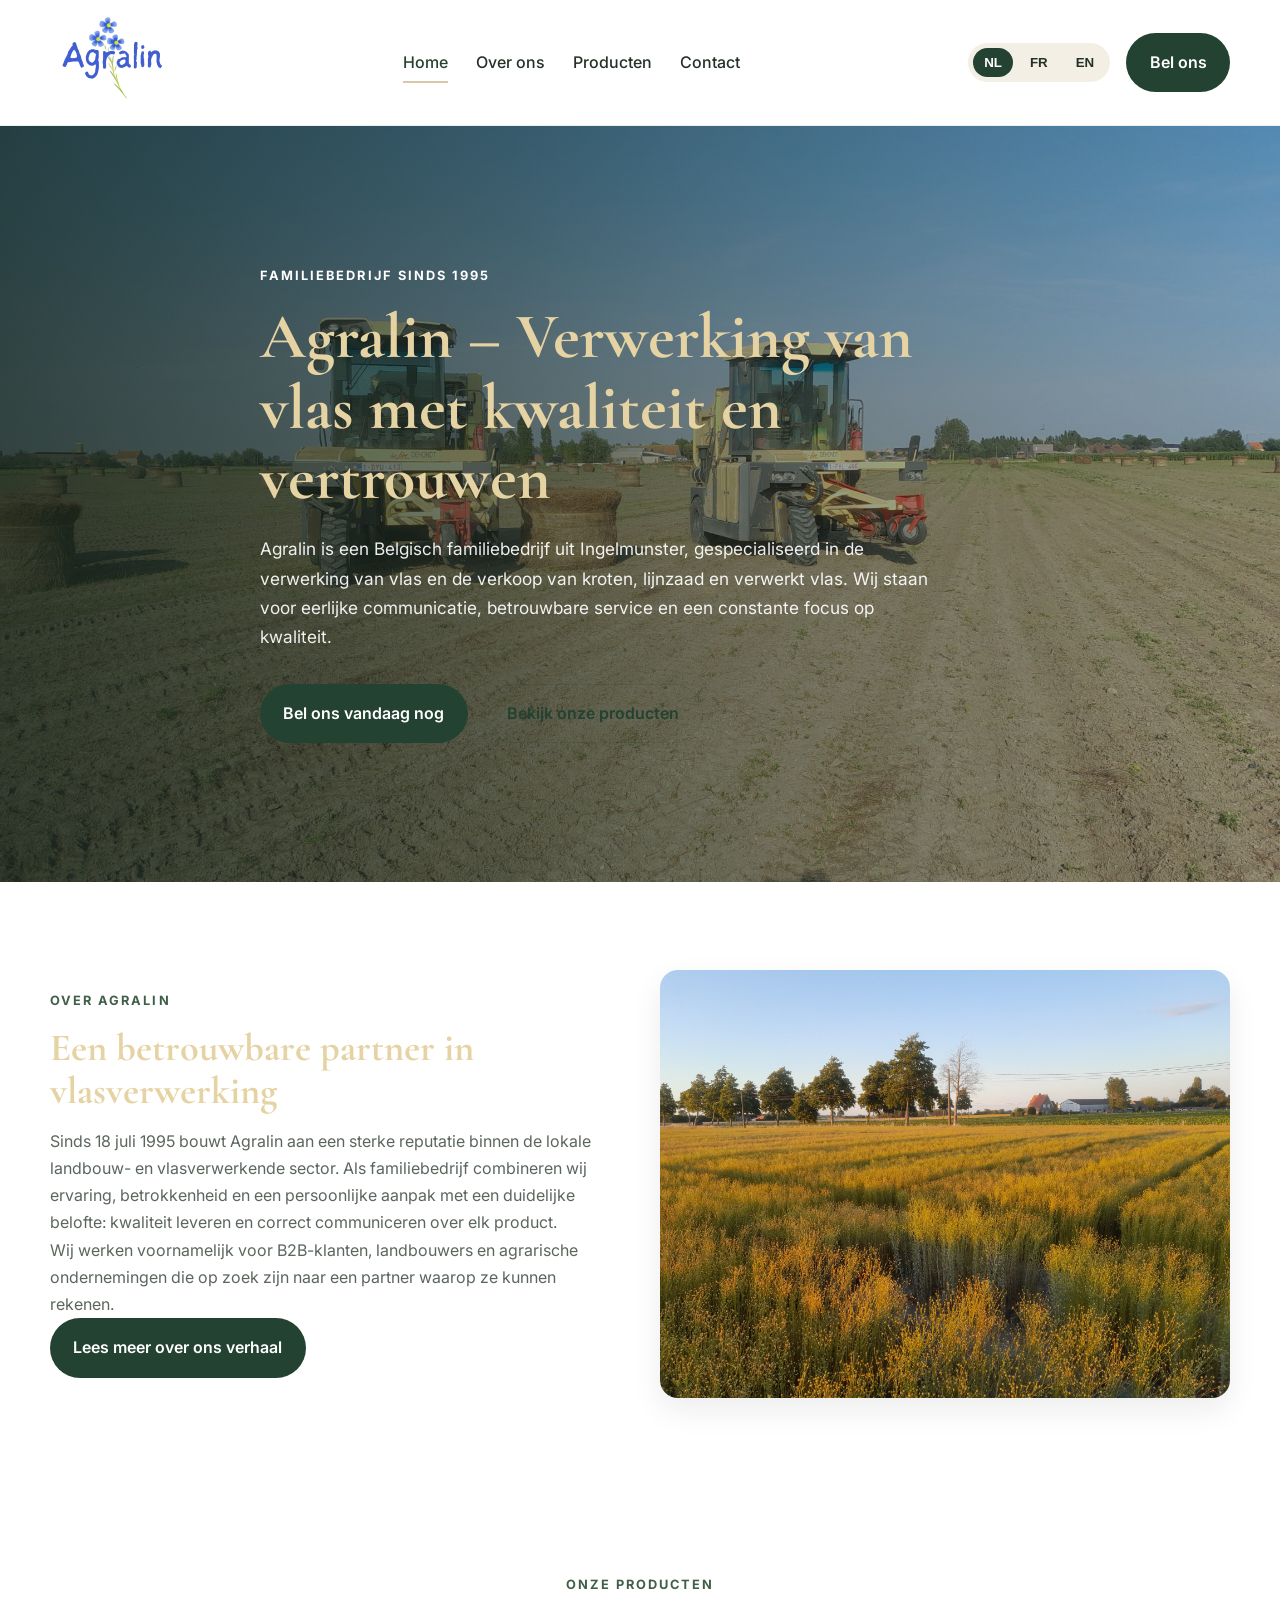
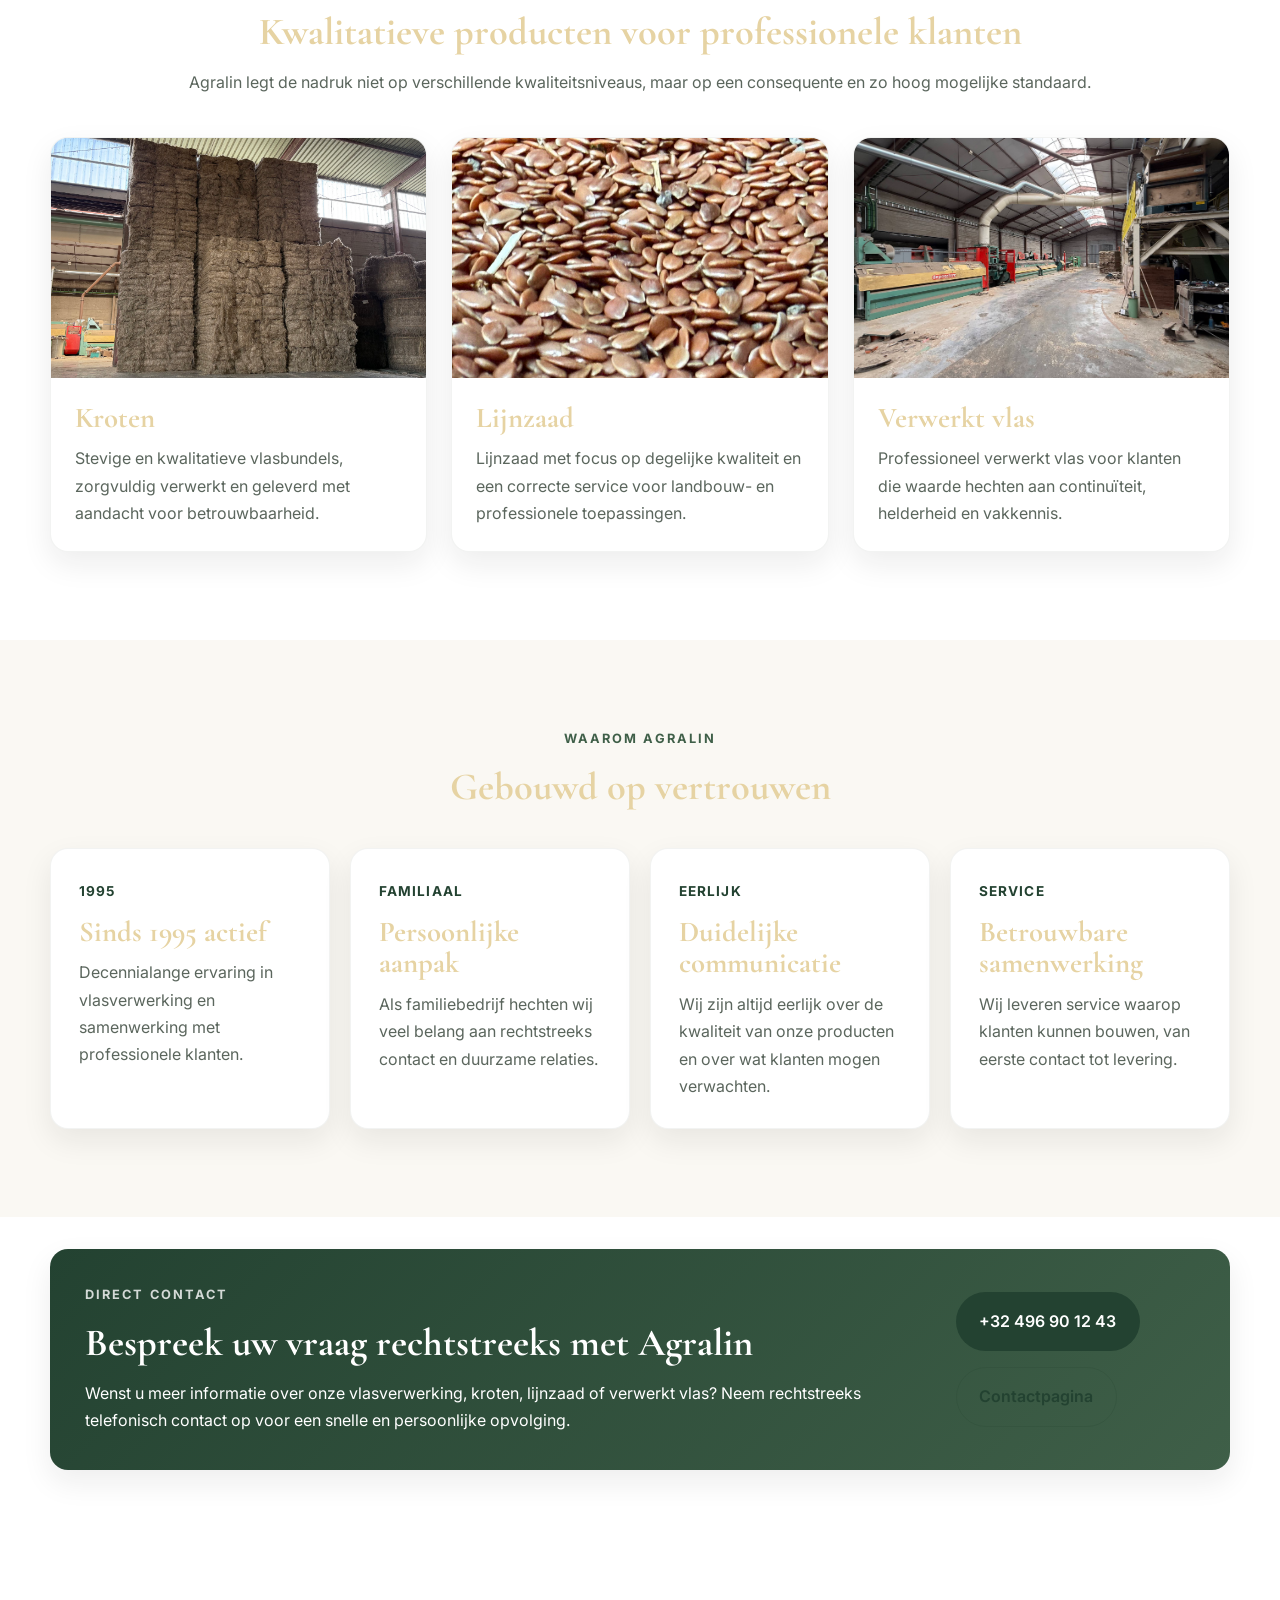
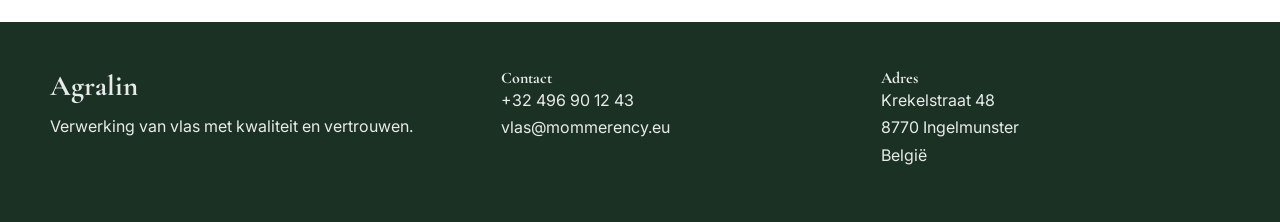
==== index.html @ 3aa9d106 "eerste versie agralin site" ====
<!DOCTYPE html>
<html lang="nl">
<head>
  <meta charset="UTF-8" />
  <meta name="viewport" content="width=device-width, initial-scale=1.0" />

  <title>Agralin | Verwerking van vlas met kwaliteit en vertrouwen</title>
  <meta
    name="description"
    content="Agralin is een familiaal vlasverwerkend bedrijf uit Ingelmunster. Sinds 1995 gespecialiseerd in de verwerking van vlas, kroten, lijnzaad en verwerkt vlas."
  />

  <link rel="preconnect" href="https://fonts.googleapis.com" />
  <link rel="preconnect" href="https://fonts.gstatic.com" crossorigin />
  <link
    href="https://fonts.googleapis.com/css2?family=Cormorant+Garamond:wght@500;600;700&family=Inter:wght@400;500;600;700&display=swap"
    rel="stylesheet"
  />
  <link rel="stylesheet" href="styles.css" />
</head>
<body data-page="home">
    <header class="site-header">
    <div class="container nav-wrapper">
      <a href="index.html" class="logo" aria-label="Agralin home" data-i18n-aria-label="logo_aria_label">
        <img
          src="images/logo-agralin.png"
          alt="Agralin logo"
          class="logo-img"
          data-i18n-alt="logo_alt"
        />
      </a>

      <nav class="main-nav" aria-label="Hoofdnavigatie" data-i18n-aria-label="main_nav_aria">
        <a href="index.html" class="active" data-i18n="nav_home">Home</a>
        <a href="about.html" data-i18n="nav_about">Over ons</a>
        <a href="products.html" data-i18n="nav_products">Producten</a>
        <a href="contact.html" data-i18n="nav_contact">Contact</a>
      </nav>

      <div class="nav-actions">
        <div class="language-switcher" aria-label="Taalkeuze" data-i18n-aria-label="language_switcher_aria">
          <button type="button" class="lang-btn active" data-lang="nl">NL</button>
          <button type="button" class="lang-btn" data-lang="fr">FR</button>
          <button type="button" class="lang-btn" data-lang="en">EN</button>
        </div>

        <a class="btn btn-primary desktop-call" href="tel:+32496901243" data-i18n="nav_call">
          Bel ons
        </a>
      </div>

      <button
        class="menu-toggle"
        aria-label="Menu openen"
        aria-expanded="false"
        data-i18n-aria-label="menu_open_aria"
      >
        ☰
      </button>
    </div>

    <div class="mobile-menu">
      <a href="index.html" data-i18n="nav_home">Home</a>
      <a href="about.html" data-i18n="nav_about">Over ons</a>
      <a href="products.html" data-i18n="nav_products">Producten</a>
      <a href="contact.html" data-i18n="nav_contact">Contact</a>
      <a class="btn btn-primary" href="tel:+32496901243" data-i18n="call_now">
        Bel ons vandaag nog
      </a>
    </div>
  </header>

  <main>
    <section class="hero hero-home">
      <div class="hero-overlay"></div>

      <div class="container hero-content">
        <p class="eyebrow" data-i18n="hero_eyebrow">Familiebedrijf sinds 1995</p>

        <h1 data-i18n="hero_title">
          Agralin – Verwerking van vlas met kwaliteit en vertrouwen
        </h1>

        <p class="hero-text" data-i18n="hero_text">
          Agralin is een Belgisch familiebedrijf uit Ingelmunster, gespecialiseerd in de verwerking van vlas en de verkoop van kroten, lijnzaad en verwerkt vlas. Wij staan voor eerlijke communicatie, betrouwbare service en een constante focus op kwaliteit.
        </p>

        <div class="hero-actions">
          <a href="tel:+32496901243" class="btn btn-primary" data-i18n="call_now">
            Bel ons vandaag nog
          </a>
          <a href="products.html" class="btn btn-secondary" data-i18n="view_products">
            Bekijk onze producten
          </a>
        </div>
      </div>
    </section>

    <section class="section intro-section">
      <div class="container grid-2">
        <div>
          <p class="section-label" data-i18n="about_label">Over Agralin</p>

          <h2 data-i18n="about_title">
            Een betrouwbare partner in vlasverwerking
          </h2>

          <p data-i18n="about_text_1">
            Sinds 18 juli 1995 bouwt Agralin aan een sterke reputatie binnen de lokale landbouw- en vlasverwerkende sector. Als familiebedrijf combineren wij ervaring, betrokkenheid en een persoonlijke aanpak met een duidelijke belofte: kwaliteit leveren en correct communiceren over elk product.
          </p>

          <p data-i18n="about_text_2">
            Wij werken voornamelijk voor B2B-klanten, landbouwers en agrarische ondernemingen die op zoek zijn naar een partner waarop ze kunnen rekenen.
          </p>

          <a href="about.html" class="btn btn-primary" data-i18n="about_cta">
            Lees meer over ons verhaal
          </a>
        </div>

        <div class="image-card">
          <img
            src="images/vlasplant.jpg"
            alt="Vlasplant van Agralin"
            data-i18n-alt="about_image_alt"
          />
        </div>
      </div>
    </section>

    <section class="section products-preview">
      <div class="container">
        <div class="section-heading center">
          <p class="section-label" data-i18n="products_label">Onze producten</p>

          <h2 data-i18n="products_title">
            Kwalitatieve producten voor professionele klanten
          </h2>

          <p data-i18n="products_intro">
            Agralin legt de nadruk niet op verschillende kwaliteitsniveaus, maar op een consequente en zo hoog mogelijke standaard.
          </p>
        </div>

        <div class="card-grid">
          <article class="info-card">
            <img
              src="images/kroten.jpg"
              alt="Landbouwomgeving met natuurlijke materialen"
              data-i18n-alt="product_kroten_alt"
            />
            <div class="card-content">
              <h3 data-i18n="product_kroten_title">Kroten</h3>
              <p data-i18n="product_kroten_text">
                Stevige en kwalitatieve vlasbundels, zorgvuldig verwerkt en geleverd met aandacht voor betrouwbaarheid.
              </p>
            </div>
          </article>

          <article class="info-card">
            <img
              src="images/lijnzaad.jpg"
              alt="Close-up van lijnzaad"
              data-i18n-alt="product_lijnzaad_alt"
            />
            <div class="card-content">
              <h3 data-i18n="product_lijnzaad_title">Lijnzaad</h3>
              <p data-i18n="product_lijnzaad_text">
                Lijnzaad met focus op degelijke kwaliteit en een correcte service voor landbouw- en professionele toepassingen.
              </p>
            </div>
          </article>

          <article class="info-card">
            <img
              src="images/fabriek2.jpg"
              alt="Verwerking in industriële landbouwomgeving"
              data-i18n-alt="product_vlas_alt"
            />
            <div class="card-content">
              <h3 data-i18n="product_vlas_title">Verwerkt vlas</h3>
              <p data-i18n="product_vlas_text">
                Professioneel verwerkt vlas voor klanten die waarde hechten aan continuïteit, helderheid en vakkennis.
              </p>
            </div>
          </article>
        </div>
      </div>
    </section>

    <section class="section trust-section">
      <div class="container">
        <div class="section-heading center narrow">
          <p class="section-label" data-i18n="trust_label">Waarom Agralin</p>
          <h2 data-i18n="trust_title">Gebouwd op vertrouwen</h2>
        </div>

        <div class="trust-grid">
          <div class="trust-item">
            <span data-i18n="trust_item_1_badge">1995</span>
            <h3 data-i18n="trust_item_1_title">Sinds 1995 actief</h3>
            <p data-i18n="trust_item_1_text">
              Decennialange ervaring in vlasverwerking en samenwerking met professionele klanten.
            </p>
          </div>

          <div class="trust-item">
            <span data-i18n="trust_item_2_badge">Familiaal</span>
            <h3 data-i18n="trust_item_2_title">Persoonlijke aanpak</h3>
            <p data-i18n="trust_item_2_text">
              Als familiebedrijf hechten wij veel belang aan rechtstreeks contact en duurzame relaties.
            </p>
          </div>

          <div class="trust-item">
            <span data-i18n="trust_item_3_badge">Eerlijk</span>
            <h3 data-i18n="trust_item_3_title">Duidelijke communicatie</h3>
            <p data-i18n="trust_item_3_text">
              Wij zijn altijd eerlijk over de kwaliteit van onze producten en over wat klanten mogen verwachten.
            </p>
          </div>

          <div class="trust-item">
            <span data-i18n="trust_item_4_badge">Service</span>
            <h3 data-i18n="trust_item_4_title">Betrouwbare samenwerking</h3>
            <p data-i18n="trust_item_4_text">
              Wij leveren service waarop klanten kunnen bouwen, van eerste contact tot levering.
            </p>
          </div>
        </div>
      </div>
    </section>

    <section class="section cta-section">
      <div class="container cta-box">
        <div>
          <p class="section-label" data-i18n="cta_label">Direct contact</p>

          <h2 data-i18n="cta_title">
            Bespreek uw vraag rechtstreeks met Agralin
          </h2>

          <p data-i18n="cta_text">
            Wenst u meer informatie over onze vlasverwerking, kroten, lijnzaad of verwerkt vlas? Neem rechtstreeks telefonisch contact op voor een snelle en persoonlijke opvolging.
          </p>
        </div>

        <div class="cta-actions">
          <a href="tel:+32496901243" class="btn btn-primary">+32 496 90 12 43</a>
          <a href="contact.html" class="btn btn-secondary" data-i18n="cta_contact_page">
            Contactpagina
          </a>
        </div>
      </div>
    </section>
  </main>

  <footer class="site-footer">
    <div class="container footer-grid">
      <div>
        <h3>Agralin</h3>
        <p data-i18n="footer_tagline">Verwerking van vlas met kwaliteit en vertrouwen.</p>
      </div>

      <div>
        <h4 data-i18n="footer_contact_title">Contact</h4>
        <p><a href="tel:+32496901243">+32 496 90 12 43</a></p>
        <p><a href="mailto:vlas@mommerency.eu">vlas@mommerency.eu</a></p>
      </div>

      <div>
        <h4 data-i18n="footer_address_title">Adres</h4>
        <p data-i18n="footer_address">
          Krekelstraat 48<br />
          8770 Ingelmunster<br />
          België
        </p>
      </div>
    </div>
  </footer>

  <a class="mobile-call-bar" href="tel:+32496901243" data-i18n="call_now">
    Bel ons vandaag nog
  </a>

  <script src="script.js"></script>
</body>
</html>
---- styles.css ----
:root {
  --green-dark: #234231;
  --green-deep: #1a3124;
  --green-soft: #3f5f48;
  --beige: #d8c7a8;
  --beige-light: #f4efe5;
  --white: #ffffff;
  --text: #243126;
  --text-soft: #5b665d;
  --border: #dcd6ca;
  --shadow: 0 12px 30px rgba(20, 28, 21, 0.08);
  --radius: 18px;
  --container: 1180px;
  --transition: 0.25s ease;
}

* {
  box-sizing: border-box;
  margin: 0;
  padding: 0;
}

html {
  scroll-behavior: smooth;
}

body {
  font-family: "Inter", sans-serif;
  color: var(--text);
  background: var(--white);
  line-height: 1.7;
}

a {
  color: inherit;
  text-decoration: none;
}

img {
  width: 100%;
  display: block;
}

.container {
  width: min(var(--container), calc(100% - 2rem));
  margin: 0 auto;
}

.site-header {
  position: sticky;
  top: 0;
  z-index: 1000;
  background: rgba(255, 255, 255, 0.96);
  backdrop-filter: blur(10px);
  border-bottom: 1px solid rgba(36, 49, 38, 0.08);
}

.nav-wrapper {
  min-height: 82px;
  display: flex;
  align-items: center;
  justify-content: space-between;
  gap: 1rem;
}

.logo {
  display: flex;
  align-items: center;
  gap: 0.8rem;
  font-weight: 700;
}

.logo-img {
  height: 125px;
  width: auto;
  display: block;
  object-fit: contain;
}

.logo-text {
  font-family: "Cormorant Garamond", serif;
  font-size: 2rem;
  color: var(--green-dark);
}

.main-nav {
  display: flex;
  align-items: center;
  gap: 1.75rem;
}

.main-nav a {
  font-weight: 500;
  color: var(--text);
  position: relative;
}

.main-nav a.active,
.main-nav a:hover {
  color: var(--green-dark);
}

.main-nav a.active::after,
.main-nav a:hover::after {
  content: "";
  position: absolute;
  left: 0;
  bottom: -0.45rem;
  width: 100%;
  height: 2px;
  background: var(--beige);
}

.nav-actions {
  display: flex;
  align-items: center;
  gap: 1rem;
}

.language-switcher {
  display: flex;
  align-items: center;
  gap: 0.35rem;
  background: var(--beige-light);
  padding: 0.3rem;
  border-radius: 999px;
}

.lang-btn {
  border: none;
  background: transparent;
  color: var(--text);
  padding: 0.45rem 0.7rem;
  border-radius: 999px;
  font-weight: 600;
  cursor: pointer;
  transition: var(--transition);
}

.lang-btn.active,
.lang-btn:hover {
  background: var(--green-dark);
  color: var(--white);
}

.btn {
  display: inline-flex;
  align-items: center;
  justify-content: center;
  gap: 0.5rem;
  padding: 0.95rem 1.4rem;
  border-radius: 999px;
  font-weight: 600;
  transition: var(--transition);
  border: 1px solid transparent;
}

.btn-primary {
  background: var(--green-dark);
  color: var(--white);
}

.btn-primary:hover {
  background: var(--green-deep);
  transform: translateY(-1px);
}

.btn-secondary {
  background: transparent;
  border-color: rgba(35, 66, 49, 0.2);
  color: var(--green-dark);
}

.btn-secondary:hover {
  background: var(--beige-light);
}

.menu-toggle {
  display: none;
  background: transparent;
  border: none;
  font-size: 1.7rem;
  cursor: pointer;
  color: var(--green-dark);
}

.mobile-menu {
  display: none;
  flex-direction: column;
  gap: 1rem;
  padding: 0 1rem 1rem;
  border-top: 1px solid rgba(36, 49, 38, 0.08);
}

.mobile-menu.open {
  display: flex;
}

.site-header {
  transition: background 0.25s ease, box-shadow 0.25s ease;
}

.nav-wrapper {
  transition: min-height 0.25s ease, padding 0.25s ease;
}

.logo-img {
  transition: height 0.25s ease;
}

.main-nav a {
  transition: color 0.25s ease, font-size 0.25s ease;
}

.desktop-call {
  transition: padding 0.25s ease, font-size 0.25s ease;
}

/* Alleen de gescrollde toestand kleiner maken */
.site-header.shrink {
  box-shadow: 0 8px 24px rgba(0, 0, 0, 0.08);
}

.site-header.shrink .nav-wrapper {
  min-height: 68px;
}

.site-header.shrink .logo-img {
  height: 82px;
}

.site-header.shrink .main-nav a {
  font-size: 0.95rem;
}

.site-header.shrink .desktop-call {
  padding: 0.75rem 1.15rem;
  font-size: 0.95rem;
}

.hero {
  position: relative;
  min-height: 84vh;
  display: flex;
  align-items: center;
  background-size: cover;
  background-position: center;
}

.hero-home {
  background-image: url("images/hero-agralin.jpg");
}

.hero-overlay {
  position: absolute;
  inset: 0;
  background: linear-gradient(90deg, rgba(20, 35, 25, 0.78) 0%, rgba(20, 35, 25, 0.58) 40%, rgba(20, 35, 25, 0.2) 100%);
}

.hero-content {
  position: relative;
  z-index: 2;
  color: var(--white);
  max-width: 760px;
  padding: 5rem 0;
}

.eyebrow,
.section-label {
  text-transform: uppercase;
  letter-spacing: 0.16em;
  font-size: 0.8rem;
  font-weight: 700;
  margin-bottom: 1rem;
}

.eyebrow {
  color: var(--white);
}

.section-label {
  color: var(--green-soft);
}

h1, h2, h3, h4 {
  font-family: "Cormorant Garamond", serif;
  line-height: 1.1;
  color:#e6d3a3; /* beige */
}

.hero h1,
.page-hero h1 {
  font-size: clamp(2.5rem, 5vw, 4.8rem);
}

h2 {
  font-size: clamp(2rem, 3vw, 3.2rem);
  margin-bottom: 1rem;
}

h3 {
  font-size: 1.8rem;
  margin-bottom: 0.75rem;
}

p {
  color: var(--text-soft);
}

.hero-text {
  max-width: 680px;
  font-size: 1.08rem;
  color: rgba(255, 255, 255, 0.92);
  margin: 1.3rem 0 2rem;
}

.hero-actions,
.cta-actions {
  display: flex;
  flex-wrap: wrap;
  gap: 1rem;
}

.section {
  padding: 5.5rem 0;
}

.page-hero {
  padding: 6rem 0 3rem;
  background: linear-gradient(180deg, var(--beige-light) 0%, var(--white) 100%);
}

.grid-2 {
  display: grid;
  grid-template-columns: repeat(2, minmax(0, 1fr));
  gap: 2.5rem;
  align-items: center;
}

.image-card,
.info-card,
.contact-card,
.map-card,
.cta-box,
.trust-item {
  border-radius: var(--radius);
  overflow: hidden;
  box-shadow: var(--shadow);
}

.image-card img {
  height: 100%;
  min-height: 360px;
  object-fit: cover;
}

.section-heading {
  margin-bottom: 2.5rem;
}

.section-heading.center {
  text-align: center;
}

.section-heading.narrow {
  max-width: 720px;
  margin-left: auto;
  margin-right: auto;
}

.card-grid {
  display: grid;
  grid-template-columns: repeat(3, minmax(0, 1fr));
  gap: 1.5rem;
}

.info-card {
  background: var(--white);
  border: 1px solid rgba(36, 49, 38, 0.06);
}

.info-card img {
  height: 240px;
  object-fit: cover;
}

.card-content {
  padding: 1.5rem;
}

.simple-card {
  background: var(--beige-light);
}

.trust-section {
  background: #faf8f3;
}

.trust-grid {
  display: grid;
  grid-template-columns: repeat(4, minmax(0, 1fr));
  gap: 1.25rem;
}

.trust-item {
  background: var(--white);
  padding: 1.75rem;
  border: 1px solid rgba(36, 49, 38, 0.06);
}

.trust-item span {
  display: inline-block;
  margin-bottom: 0.8rem;
  color: var(--green-dark);
  font-weight: 700;
  text-transform: uppercase;
  letter-spacing: 0.08em;
  font-size: 0.85rem;
}

.alt-bg {
  background: var(--beige-light);
}

.cta-section {
  padding-top: 2rem;
}

.cta-box {
  background: linear-gradient(135deg, var(--green-dark) 0%, var(--green-soft) 100%);
  color: var(--white);
  padding: 2.2rem;
  display: flex;
  justify-content: space-between;
  gap: 2rem;
  align-items: center;
}

.cta-box h2,
.cta-box p,
.cta-box .section-label {
  color: var(--white);
}

.cta-box .section-label {
  opacity: 0.8;
}

.contact-layout {
  display: grid;
  grid-template-columns: 420px 1fr;
  gap: 1.5rem;
}

.contact-card,
.map-card {
  background: var(--white);
  border: 1px solid rgba(36, 49, 38, 0.08);
}

.contact-card {
  padding: 2rem;
}

.contact-list {
  display: grid;
  gap: 1.4rem;
  margin: 1.8rem 0;
}

.contact-list span {
  display: block;
  font-size: 0.85rem;
  text-transform: uppercase;
  letter-spacing: 0.08em;
  color: var(--green-soft);
  margin-bottom: 0.35rem;
  font-weight: 700;
}

.contact-list a {
  font-size: 1.15rem;
  font-weight: 700;
  color: var(--green-dark);
}

.map-card {
  min-height: 460px;
}

.full-width {
  width: 100%;
}

.text-link {
  display: inline-block;
  margin-top: 1rem;
  color: var(--green-dark);
  font-weight: 700;
}

.site-footer {
  background: var(--green-deep);
  color: rgba(255, 255, 255, 0.86);
  padding: 3rem 0 6rem;
  margin-top: 4rem;
}

.site-footer h3,
.site-footer h4,
.site-footer p,
.site-footer a {
  color: rgba(255, 255, 255, 0.9);
}

.footer-grid {
  display: grid;
  grid-template-columns: 1.2fr 1fr 1fr;
  gap: 2rem;
}

.mobile-call-bar {
  display: none;
  position: fixed;
  left: 1rem;
  right: 1rem;
  bottom: 1rem;
  z-index: 1100;
  background: var(--green-dark);
  color: var(--white);
  text-align: center;
  padding: 1rem 1.2rem;
  border-radius: 999px;
  font-weight: 700;
  box-shadow: 0 10px 25px rgba(20, 35, 25, 0.22);
}

@media (max-width: 768px) {
  .logo-img {
    height: 42px;
  }

  .logo-text {
    font-size: 1.6rem;
  }
}

@media (max-width: 1024px) {
  .main-nav,
  .desktop-call {
    display: none;
  }

  .menu-toggle {
    display: block;
  }

  .nav-actions {
    margin-left: auto;
  }

  .grid-2,
  .card-grid,
  .trust-grid,
  .contact-layout,
  .footer-grid {
    grid-template-columns: 1fr;
  }

  .cta-box {
    flex-direction: column;
    align-items: flex-start;
  }
}

@media (max-width: 768px) {
  .nav-wrapper {
    min-height: 74px;
  }

  .logo-text {
    font-size: 1.75rem;
  }

  .hero {
    min-height: 76vh;
  }

  .section {
    padding: 4rem 0;
  }

  .hero-actions,
  .cta-actions {
    flex-direction: column;
    align-items: stretch;
  }

  .btn {
    width: 100%;
  }

  .language-switcher {
    display: none;
  }

  .reverse-mobile > :first-child {
    order: 2;
  }

  .reverse-mobile > :last-child {
    order: 1;
  }

  .mobile-call-bar {
    display: block;
  }

  .site-footer {
    padding-bottom: 8rem;
  }
}
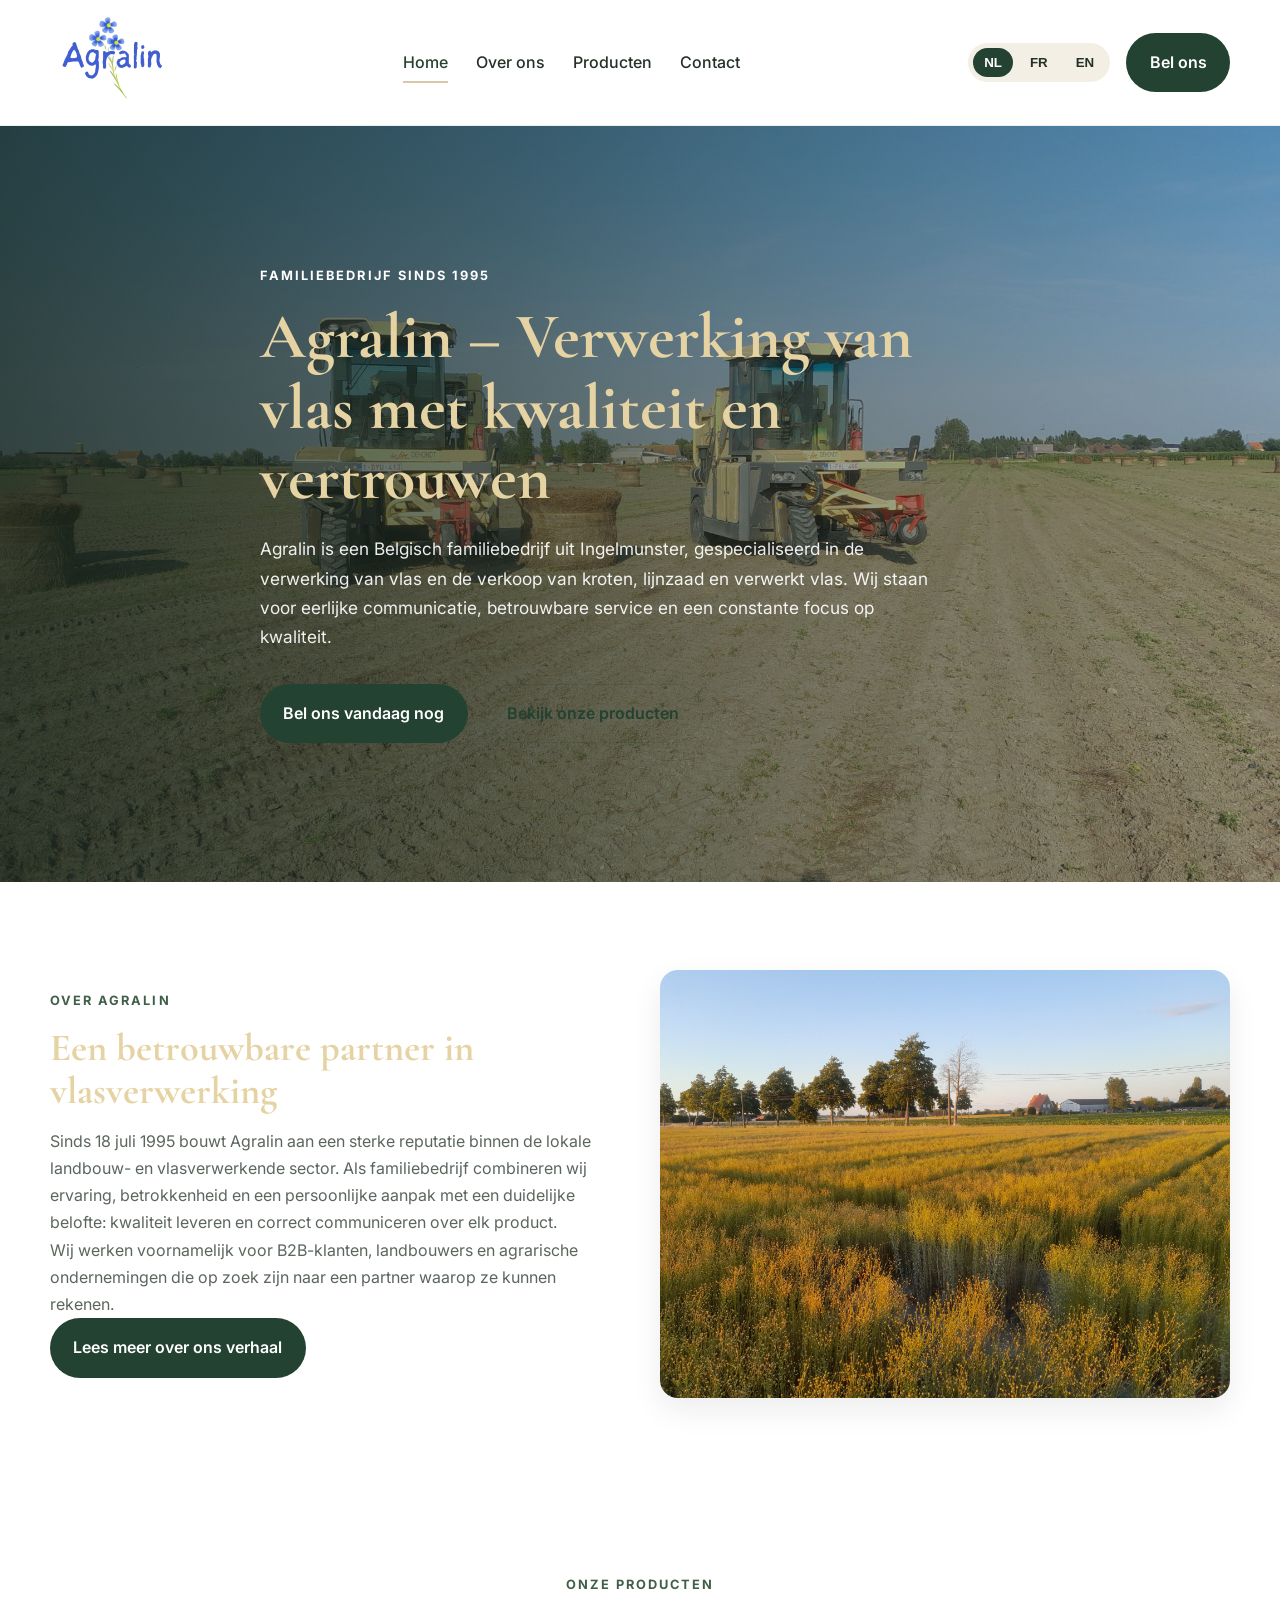
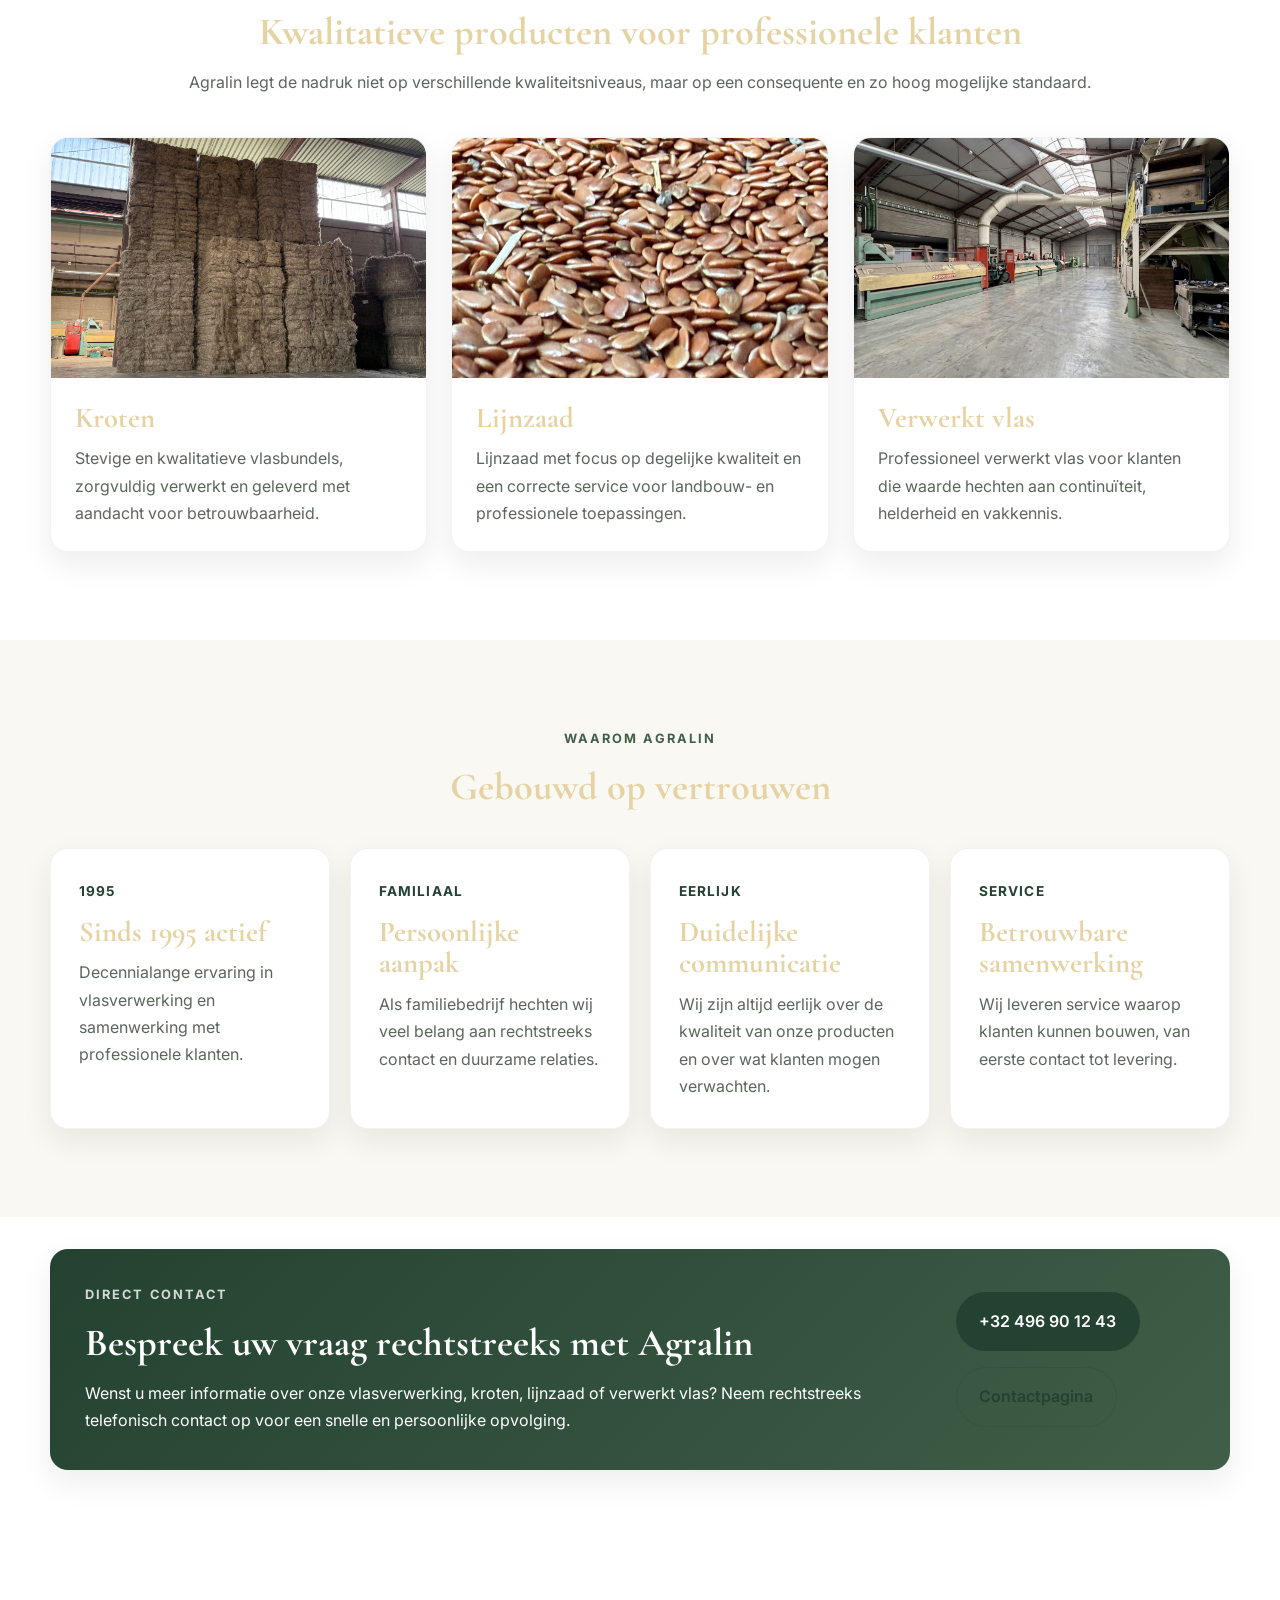
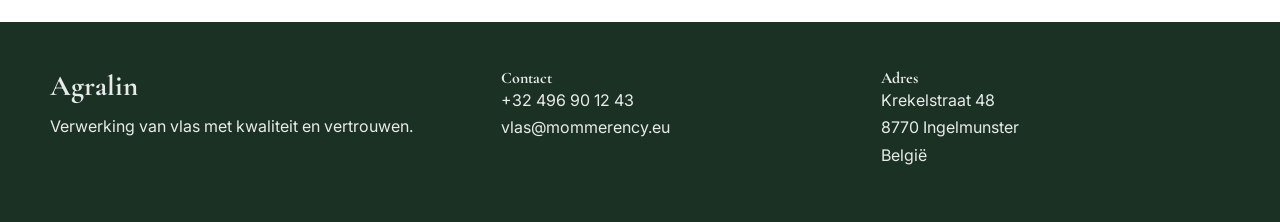
==== commit 6ffb40e3: "images changed" ====
--- a/index.html
+++ b/index.html
@@ -173,7 +173,7 @@
 
           <article class="info-card">
             <img
-              src="images/fabriek2.jpg"
+              src="images/fabriek2.png"
               alt="Verwerking in industriële landbouwomgeving"
               data-i18n-alt="product_vlas_alt"
             />
--- a/styles.css
+++ b/styles.css
@@ -520,19 +520,7 @@
 }
 
 .mobile-call-bar {
-  display: none;
-  position: fixed;
-  left: 1rem;
-  right: 1rem;
-  bottom: 1rem;
-  z-index: 1100;
-  background: var(--green-dark);
-  color: var(--white);
-  text-align: center;
-  padding: 1rem 1.2rem;
-  border-radius: 999px;
-  font-weight: 700;
-  box-shadow: 0 10px 25px rgba(20, 35, 25, 0.22);
+  display: none !important;
 }
 
 @media (max-width: 768px) {
